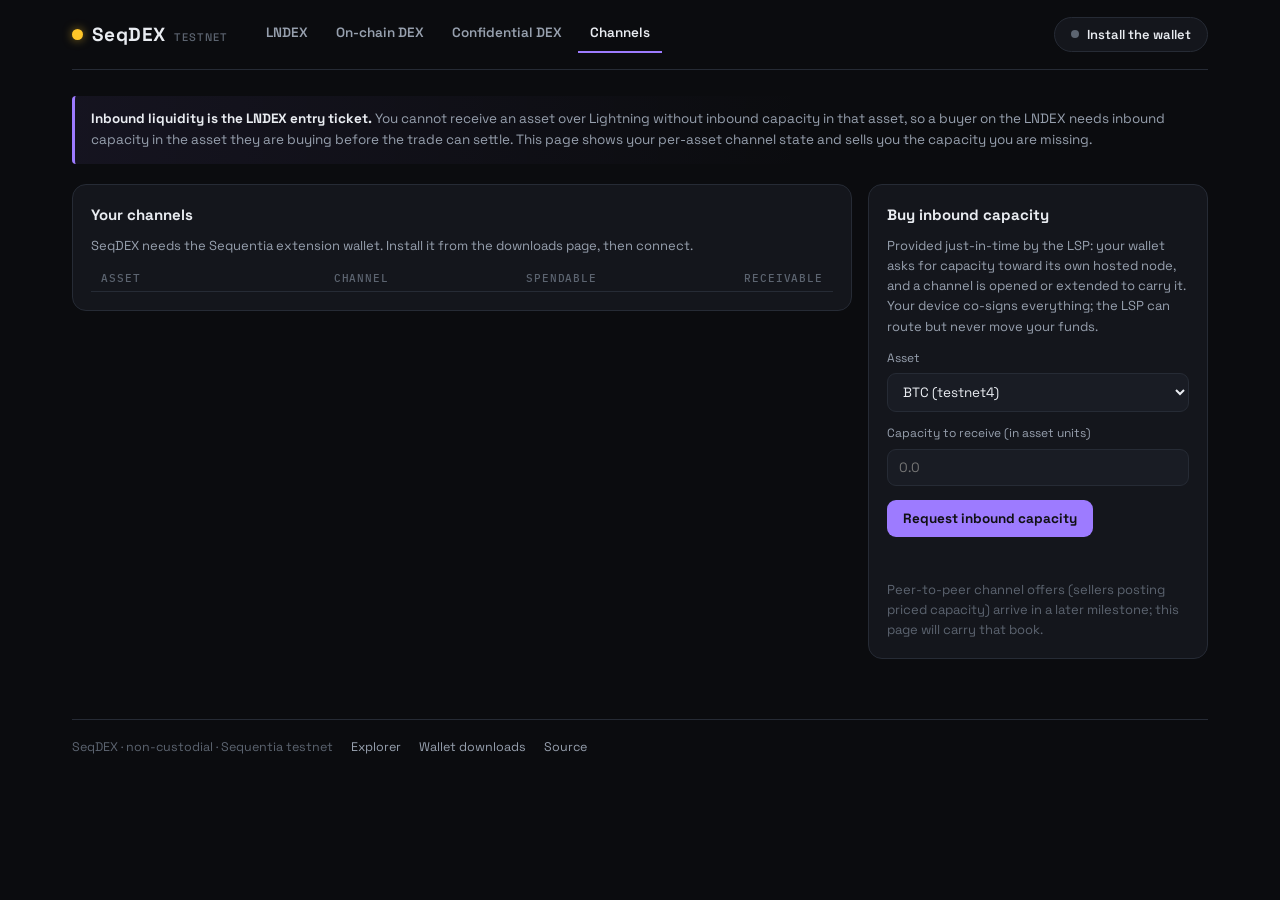
==== channels.html @ bf048cc1 "SeqDEX site P0: four surfaces, live books, wallet connect, inbound liquidity The standalone DEX site" ====
<!doctype html>
<html lang="en">
<head>
<meta charset="utf-8">
<meta name="viewport" content="width=device-width, initial-scale=1">
<title>Channel marketplace · SeqDEX</title>
<link rel="preconnect" href="https://fonts.googleapis.com">
<link rel="preconnect" href="https://fonts.gstatic.com" crossorigin>
<link href="https://fonts.googleapis.com/css2?family=Space+Grotesk:wght@400;500;600;700&family=IBM+Plex+Mono:wght@400;500&display=swap" rel="stylesheet">
<link rel="stylesheet" href="shared/tokens.css">
</head>
<body class="surface-ln">
<div class="wrap">
  <header class="topbar"></header>

  <div class="rules">
    <b>Inbound liquidity is the LNDEX entry ticket.</b> You cannot receive an asset over
    Lightning without inbound capacity in that asset, so a buyer on the LNDEX needs inbound
    capacity in the asset they are buying before the trade can settle. This page shows your
    per-asset channel state and sells you the capacity you are missing.
  </div>

  <div class="trade-grid" style="grid-template-columns: 1fr 340px">
    <div class="panel">
      <h2>Your channels</h2>
      <p class="sub" id="chanIntro">Connect the wallet to see your Lightning channels.</p>
      <table class="book" id="chanTable" style="margin-top:10px">
        <thead><tr><th>Asset</th><th>Channel</th><th>Spendable</th><th>Receivable</th></tr></thead>
        <tbody id="chanBody"></tbody>
      </table>
    </div>
    <div class="panel">
      <h2>Buy inbound capacity</h2>
      <p class="sub">Provided just-in-time by the LSP: your wallet asks for capacity toward
      its own hosted node, and a channel is opened or extended to carry it. Your device
      co-signs everything; the LSP can route but never move your funds.</p>
      <label class="lbl" for="inAsset">Asset</label>
      <select id="inAsset"></select>
      <label class="lbl" for="inAmt">Capacity to receive (in asset units)</label>
      <input id="inAmt" inputmode="decimal" placeholder="0.0">
      <button id="btnInbound" class="btn" style="margin-top:14px">Request inbound capacity</button>
      <div id="inStatus" class="status"></div>
      <p class="sub faint" style="margin-top:16px">Peer-to-peer channel offers (sellers
      posting priced capacity) arrive in a later milestone; this page will carry that book.</p>
    </div>
  </div>
</div>
<script type="module" src="js/channels.js"></script>
</body>
</html>
---- shared/tokens.css ----
/* SeqDEX design tokens + shared chassis.
   One dark chassis; each surface carries its accent (informational, not
   decorative: it encodes the settlement world you are standing in).
   LNDEX + Channels: violet · On-chain: gold · Confidential: teal. */
:root {
  --bg: #0b0c0f; --panel: #14161c; --panel2: #191c24; --line: #262b35;
  --txt: #e9ecf1; --dim: #97a0ae; --faint: #5c6470;
  --gold: #ffc629; --violet: #9d7bff; --teal: #2dd4bf;
  --green: #3ddc84; --red: #ff6b7a;
  --accent: var(--gold);
  --disp: 'Space Grotesk', system-ui, sans-serif;
  --mono: 'IBM Plex Mono', ui-monospace, Menlo, monospace;
}
.surface-ln   { --accent: var(--violet); }
.surface-chain{ --accent: var(--gold); }
.surface-conf { --accent: var(--teal); }

* { box-sizing: border-box; margin: 0; }
html { scrollbar-color: var(--line) var(--bg); }
body {
  background: var(--bg); color: var(--txt);
  font: 15px/1.55 var(--disp);
  min-height: 100vh;
}
a { color: var(--accent); text-decoration: none; }
a:hover { text-decoration: underline; }
button { font-family: var(--disp); cursor: pointer; }
:focus-visible { outline: 2px solid var(--accent); outline-offset: 2px; }

.wrap { max-width: 1180px; margin: 0 auto; padding: 0 22px 70px; }

/* topbar */
.topbar {
  display: flex; align-items: center; gap: 26px;
  padding: 16px 0; margin-bottom: 26px;
  border-bottom: 1px solid var(--line);
}
.wordmark { display: flex; align-items: baseline; gap: 9px; font-weight: 700; font-size: 19px; letter-spacing: .4px; color: var(--txt); }
.wordmark:hover { text-decoration: none; }
.wordmark .dot { width: 11px; height: 11px; border-radius: 50%; background: var(--gold); box-shadow: 0 0 10px rgba(255,198,41,.55); align-self: center; }
.wordmark small { color: var(--faint); font-weight: 500; font-size: 11px; letter-spacing: .12em; text-transform: uppercase; }
.nav { display: flex; gap: 4px; flex-wrap: wrap; }
.nav a {
  color: var(--dim); padding: 7px 12px; border-radius: 8px;
  font-size: 13.5px; font-weight: 600; border-bottom: 2px solid transparent;
}
.nav a:hover { color: var(--txt); text-decoration: none; }
.nav a.on { color: var(--txt); border-bottom-color: var(--nav-accent, var(--accent)); border-radius: 8px 8px 0 0; }
.nav a[data-s="ln"]   { --nav-accent: var(--violet); }
.nav a[data-s="chain"]{ --nav-accent: var(--gold); }
.nav a[data-s="conf"] { --nav-accent: var(--teal); }
.spacer { flex: 1; }

.connect-btn {
  border: 1px solid var(--line); background: var(--panel); color: var(--txt);
  border-radius: 999px; padding: 8px 16px; font-size: 13px; font-weight: 600;
  display: flex; align-items: center; gap: 8px;
}
.connect-btn:hover { border-color: var(--accent); }
.connect-btn .st { width: 8px; height: 8px; border-radius: 50%; background: var(--faint); }
.connect-btn.ok .st { background: var(--green); }
.connect-btn .addr { font-family: var(--mono); font-size: 12px; color: var(--dim); }

/* panels */
.panel { background: var(--panel); border: 1px solid var(--line); border-radius: 14px; padding: 18px; }
.panel h2 { font-size: 15px; font-weight: 700; margin-bottom: 10px; }
.panel h2 .acc { color: var(--accent); }
.sub { color: var(--dim); font-size: 13px; }
.faint { color: var(--faint); }
.mono { font-family: var(--mono); }

/* surface banner: the rules of the room */
.rules {
  border-left: 3px solid var(--accent);
  background: linear-gradient(90deg, color-mix(in srgb, var(--accent) 7%, transparent), transparent 65%);
  border-radius: 4px 12px 12px 4px;
  padding: 13px 16px; margin-bottom: 20px;
  font-size: 13.5px; color: var(--dim);
}
.rules b { color: var(--txt); }

/* layout grid for trading pages */
.trade-grid { display: grid; grid-template-columns: 300px 1fr 290px; gap: 16px; align-items: start; }
@media (max-width: 980px) { .trade-grid { grid-template-columns: 1fr; } }

/* markets list */
.mkt { display: flex; align-items: baseline; gap: 8px; width: 100%; text-align: left;
  background: none; border: 0; border-radius: 8px; padding: 9px 10px; color: var(--txt); font-size: 13.5px; }
.mkt:hover { background: var(--panel2); }
.mkt.on { background: var(--panel2); box-shadow: inset 2px 0 0 var(--accent); }
.mkt .pair { font-weight: 700; }
.mkt .n { margin-left: auto; color: var(--faint); font-family: var(--mono); font-size: 11.5px; }

/* order book */
table.book { width: 100%; border-collapse: collapse; font-family: var(--mono); font-size: 12.5px; }
table.book th { text-align: right; color: var(--faint); font-weight: 500; font-size: 11px;
  text-transform: uppercase; letter-spacing: .08em; padding: 4px 10px; border-bottom: 1px solid var(--line); }
table.book td { text-align: right; padding: 4px 10px; white-space: nowrap; }
table.book th:first-child, table.book td:first-child { text-align: left; }
td.ask { color: var(--red); } td.bid { color: var(--green); }
tr.spread td { color: var(--faint); font-size: 11px; border-top: 1px dashed var(--line); border-bottom: 1px dashed var(--line); padding: 6px 10px; }

/* wallet side panel */
.wrow { display: flex; align-items: baseline; gap: 8px; padding: 7px 0; border-bottom: 1px solid var(--line); font-size: 13px; }
.wrow:last-child { border-bottom: 0; }
.wrow .tk { font-weight: 700; max-width: 88px; overflow: hidden; text-overflow: ellipsis; white-space: nowrap; }
.wrow .amt { margin-left: auto; font-family: var(--mono); font-size: 12.5px; }
.wrow .sub2 { font-size: 11px; color: var(--faint); font-family: var(--mono); }

.btn {
  border: 0; border-radius: 9px; padding: 10px 16px; font-weight: 700; font-size: 13.5px;
  background: var(--accent); color: #101014;
}
.btn:hover { filter: brightness(1.08); }
.btn:disabled { opacity: .45; cursor: default; }
.btn.ghost { background: transparent; color: var(--txt); border: 1px solid var(--line); }
.btn.ghost:hover { border-color: var(--accent); filter: none; }

input, select {
  width: 100%; background: var(--panel2); color: var(--txt); border: 1px solid var(--line);
  border-radius: 9px; padding: 9px 11px; font-size: 13.5px; font-family: var(--disp); margin-top: 6px;
}
input:focus, select:focus { outline: none; border-color: var(--accent); }
label.lbl { display: block; margin-top: 12px; font-size: 12px; color: var(--dim); }

.status { margin-top: 10px; font-size: 12.5px; color: var(--dim); min-height: 17px; }
.status.err { color: var(--red); }
.status.ok { color: var(--green); }
.hide { display: none !important; }

/* preview ribbon (P0 honesty) */
.ribbon {
  display: inline-flex; align-items: center; gap: 7px;
  font-size: 11px; letter-spacing: .1em; text-transform: uppercase; font-weight: 700;
  color: var(--accent); border: 1px solid color-mix(in srgb, var(--accent) 45%, transparent);
  border-radius: 999px; padding: 3px 10px; margin-left: 10px; vertical-align: middle;
}

/* index tiles */
.tiles { display: grid; grid-template-columns: 1fr 1fr; gap: 16px; margin-top: 30px; }
@media (max-width: 800px) { .tiles { grid-template-columns: 1fr; } }
.tile {
  position: relative; display: block; background: var(--panel); border: 1px solid var(--line);
  border-radius: 16px; padding: 22px 22px 20px 26px; color: var(--txt);
  transition: transform .09s ease, border-color .15s ease;
  overflow: hidden;
}
.tile::before { content: ""; position: absolute; left: 0; top: 0; bottom: 0; width: 4px; background: var(--t-acc); }
.tile:hover { transform: translateY(-2px); border-color: var(--t-acc); text-decoration: none; }
.tile h3 { font-size: 19px; letter-spacing: .2px; }
.tile h3 small { color: var(--t-acc); font-size: 11px; letter-spacing: .14em; text-transform: uppercase; display: block; margin-bottom: 6px; }
.tile p { color: var(--dim); font-size: 13.5px; margin-top: 8px; }
.tile .live { margin-top: 14px; font-family: var(--mono); font-size: 12px; color: var(--faint); }
.tile .live b { color: var(--t-acc); font-weight: 600; }
.tile-ln   { --t-acc: var(--violet); }
.tile-chain{ --t-acc: var(--gold); }
.tile-conf { --t-acc: var(--teal); }
.tile-chan { --t-acc: var(--violet); }

.hero { margin: 44px 0 8px; max-width: 640px; }
.hero h1 { font-size: 40px; line-height: 1.12; letter-spacing: -.015em; }
.hero h1 .g { color: var(--gold); }
.hero p { margin-top: 14px; color: var(--dim); font-size: 16px; }

.foot { margin-top: 60px; padding-top: 18px; border-top: 1px solid var(--line);
  color: var(--faint); font-size: 12.5px; display: flex; gap: 18px; flex-wrap: wrap; }
.foot a { color: var(--dim); }

@media (prefers-reduced-motion: reduce) {
  .tile { transition: none; }
  .tile:hover { transform: none; }
}
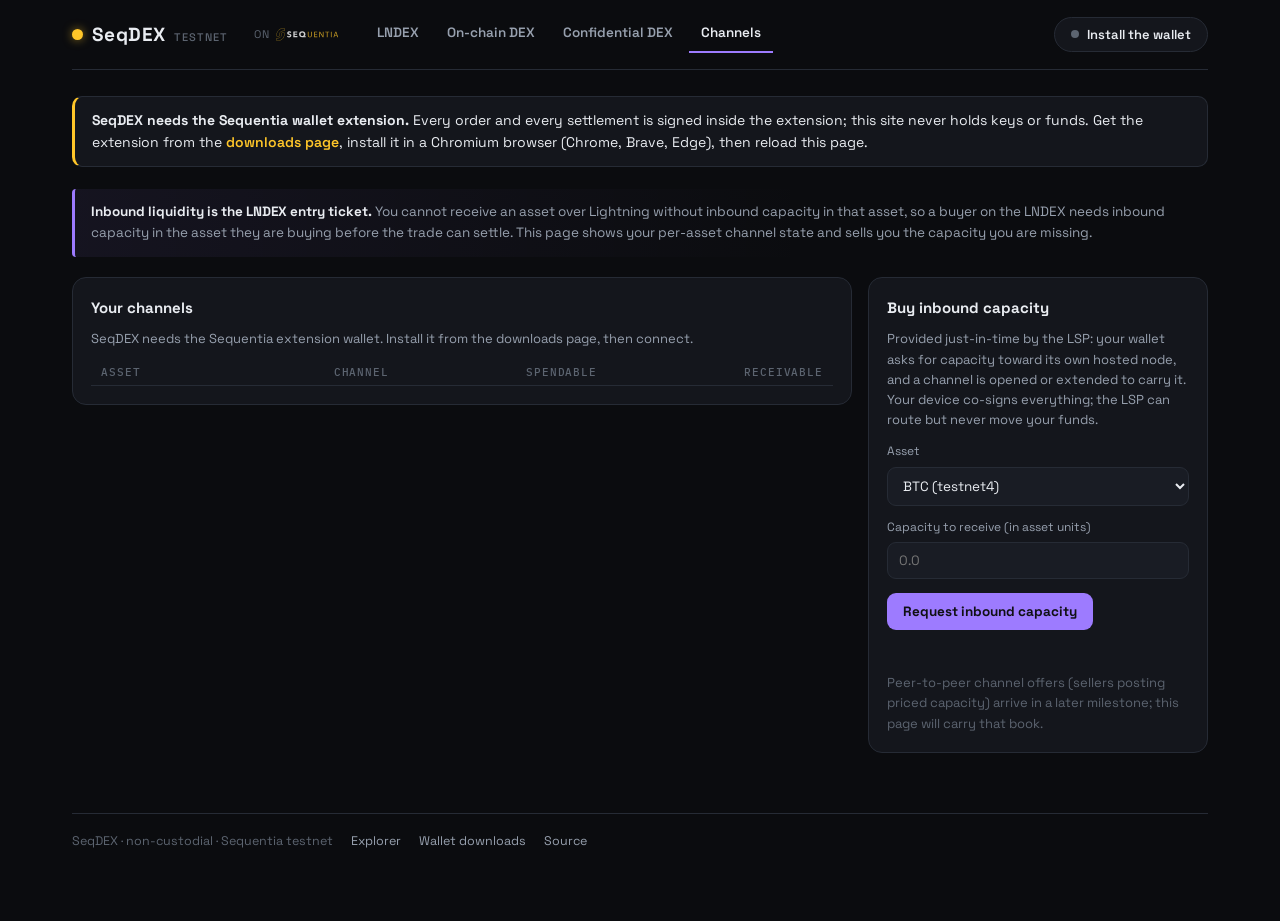
==== commit d2332fc2: "branding: Sequentia mark + favicon, extension-required notice with download link" ====
--- a/channels.html
+++ b/channels.html
@@ -3,6 +3,7 @@
 <head>
 <meta charset="utf-8">
 <meta name="viewport" content="width=device-width, initial-scale=1">
+<link rel="icon" type="image/svg+xml" href="shared/sequentia-mark.svg">
 <title>Channel marketplace · SeqDEX</title>
 <link rel="preconnect" href="https://fonts.googleapis.com">
 <link rel="preconnect" href="https://fonts.gstatic.com" crossorigin>
--- a/shared/tokens.css
+++ b/shared/tokens.css
@@ -39,6 +39,17 @@
 .wordmark:hover { text-decoration: none; }
 .wordmark .dot { width: 11px; height: 11px; border-radius: 50%; background: var(--gold); box-shadow: 0 0 10px rgba(255,198,41,.55); align-self: center; }
 .wordmark small { color: var(--faint); font-weight: 500; font-size: 11px; letter-spacing: .12em; text-transform: uppercase; }
+.builton { display: flex; align-items: center; gap: 7px; text-decoration: none; color: var(--faint); font-size: 11px; letter-spacing: .08em; text-transform: uppercase; }
+.builton:hover { text-decoration: none; color: var(--dim); }
+.builton img.sqlogo { height: 13px; width: auto; opacity: .8; }
+.builton:hover img.sqlogo { opacity: 1; }
+@media (max-width: 860px) { .builton { display: none; } }
+.extnote {
+  border: 1px solid var(--line); border-left: 3px solid var(--gold);
+  background: var(--panel); border-radius: 10px;
+  padding: 13px 17px; margin: 0 0 22px; font-size: 14px; color: var(--txt);
+}
+.extnote a { color: var(--gold); font-weight: 600; }
 .nav { display: flex; gap: 4px; flex-wrap: wrap; }
 .nav a {
   color: var(--dim); padding: 7px 12px; border-radius: 8px;
@@ -161,6 +172,8 @@
 .hero h1 { font-size: 40px; line-height: 1.12; letter-spacing: -.015em; }
 .hero h1 .g { color: var(--gold); }
 .hero p { margin-top: 14px; color: var(--dim); font-size: 16px; }
+.hero .req { font-size: 14.5px; color: var(--txt); border-left: 3px solid var(--gold); padding-left: 14px; }
+.hero .req a { color: var(--gold); font-weight: 600; }
 
 .foot { margin-top: 60px; padding-top: 18px; border-top: 1px solid var(--line);
   color: var(--faint); font-size: 12.5px; display: flex; gap: 18px; flex-wrap: wrap; }
